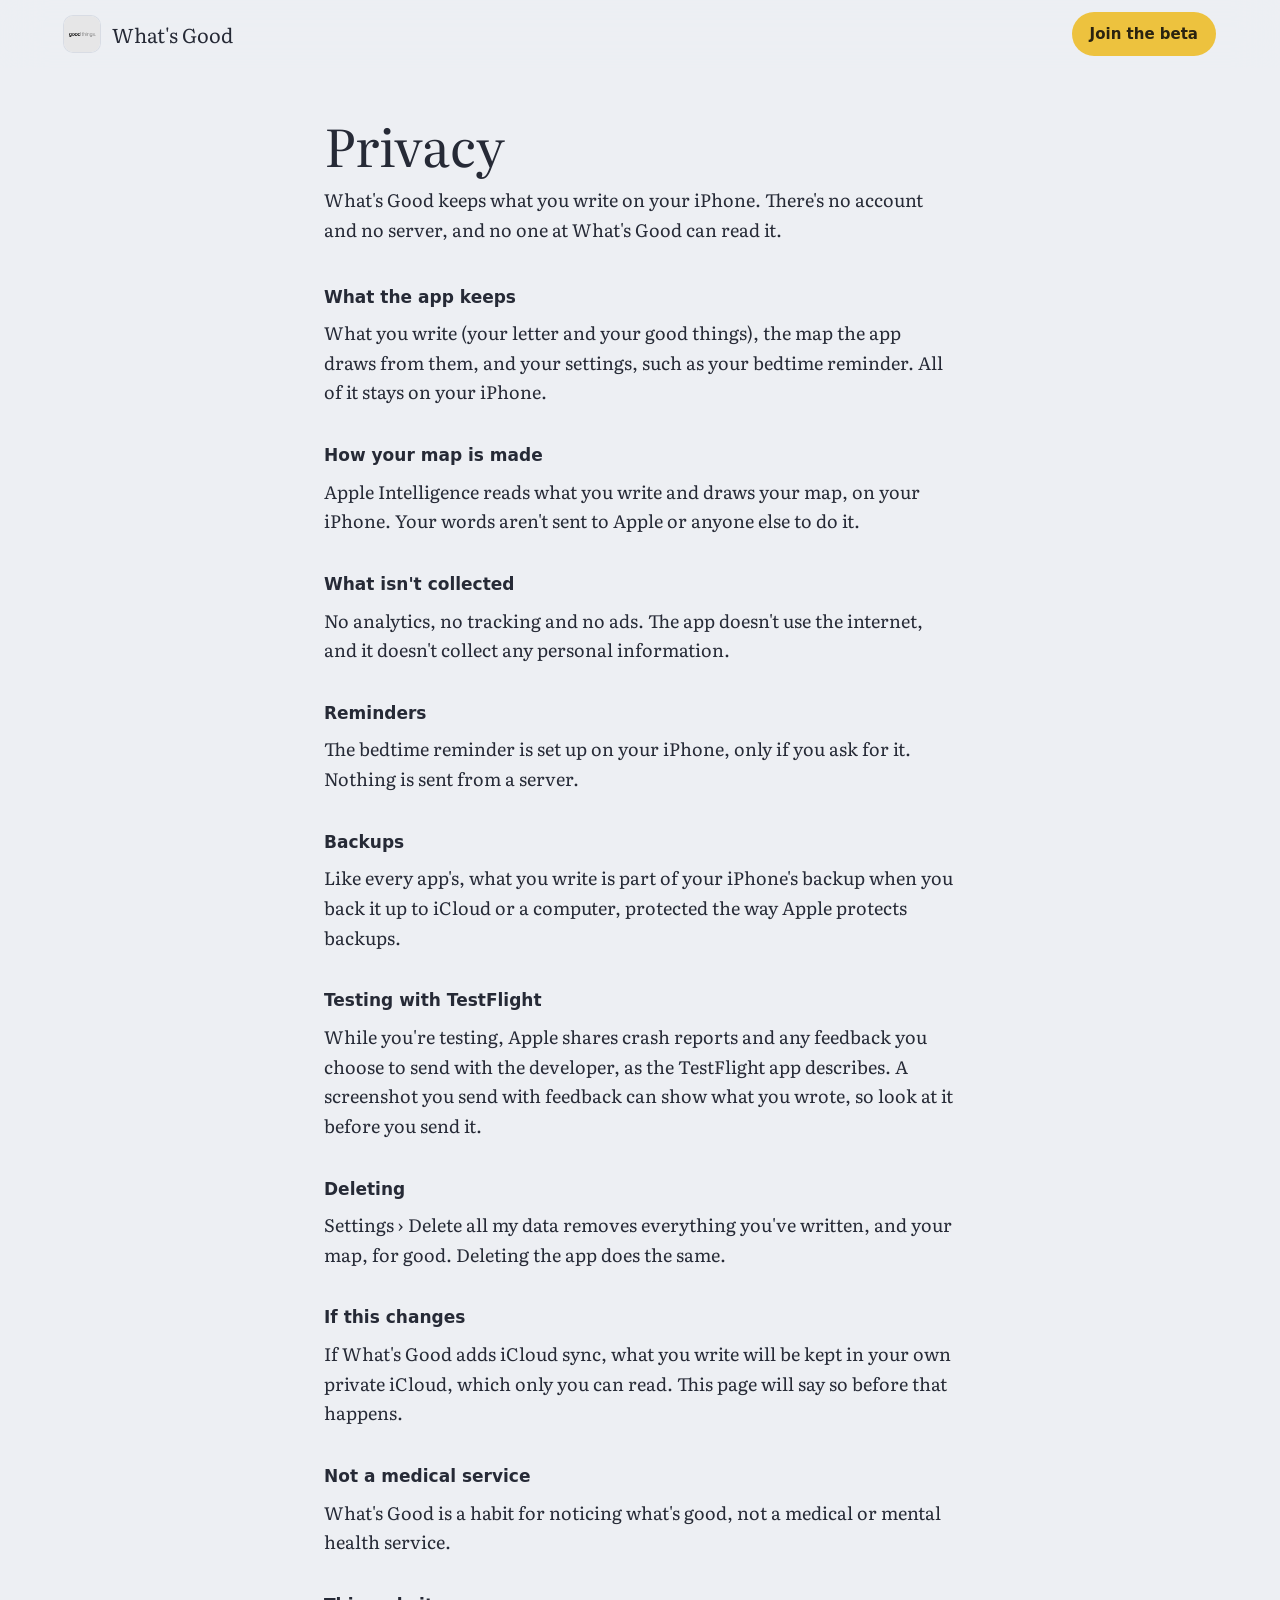
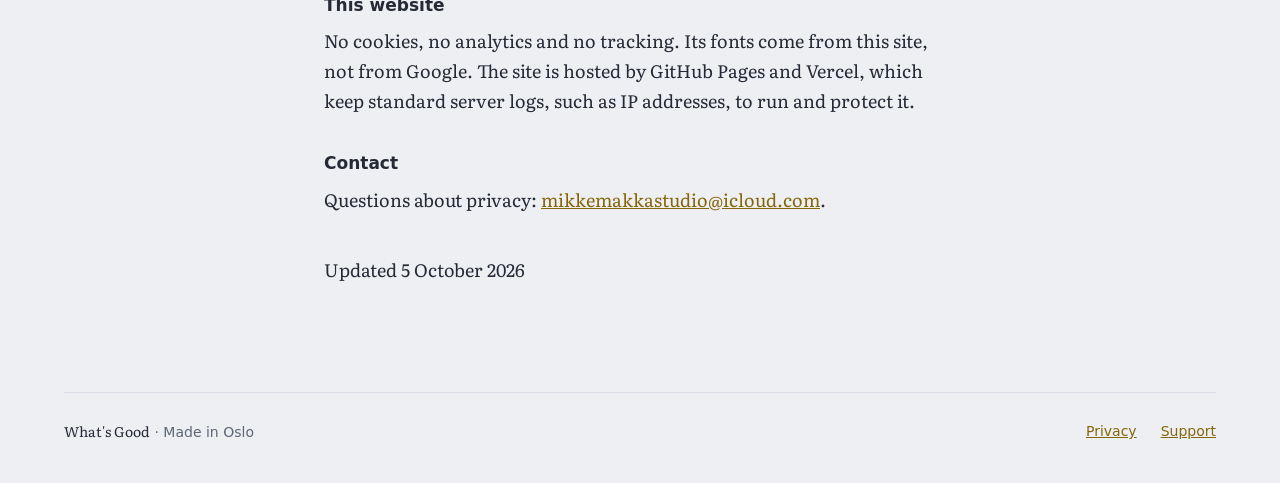
==== privacy.html @ bbea52b3 "Join the beta goes to the TestFlight public link Co-Authored-By: Claude Opus 5.5 <noreply@anthropic." ====
<!doctype html>
<html lang="en">
<head>
<meta charset="utf-8">
<meta name="viewport" content="width=device-width, initial-scale=1">
<title>Privacy · What's Good</title>
<meta name="description" content="What's Good keeps what you write on your iPhone. No account, no server, no analytics.">
<meta name="theme-color" content="#EDEFF3" media="(prefers-color-scheme: light)">
<meta name="theme-color" content="#171B26" media="(prefers-color-scheme: dark)">
<link rel="icon" href="assets/favicon.png" type="image/png">
<link rel="apple-touch-icon" href="assets/apple-touch-icon.png">
<link rel="stylesheet" href="style.css">
</head>
<body>
<header class="site-header">
  <div class="wrap">
    <a class="brand" href="./"><img src="assets/icon.png" alt=""><span>What's Good</span></a>
    <a class="btn btn-small" href="https://testflight.apple.com/join/zZkecsFE">Join the beta</a>
  </div>
</header>
<!-- The same wording as the app's Settings › Privacy (whatsgood: WhatsGood/Features/Settings/PrivacyView.swift).
     Change both together, and the date. The address privacy.html is in App Store Connect: never rename it. -->
<main class="page">
<h1>Privacy</h1>
<p class="lede">What's Good keeps what you write on your iPhone. There's no account and no server, and no one at What's Good can read it.</p>
<h2>What the app keeps</h2>
<p>What you write (your letter and your good things), the map the app draws from them, and your settings, such as your bedtime reminder. All of it stays on your iPhone.</p>
<h2>How your map is made</h2>
<p>Apple Intelligence reads what you write and draws your map, on your iPhone. Your words aren't sent to Apple or anyone else to do it.</p>
<h2>What isn't collected</h2>
<p>No analytics, no tracking and no ads. The app doesn't use the internet, and it doesn't collect any personal information.</p>
<h2>Reminders</h2>
<p>The bedtime reminder is set up on your iPhone, only if you ask for it. Nothing is sent from a server.</p>
<h2>Backups</h2>
<p>Like every app's, what you write is part of your iPhone's backup when you back it up to iCloud or a computer, protected the way Apple protects backups.</p>
<h2>Testing with TestFlight</h2>
<p>While you're testing, Apple shares crash reports and any feedback you choose to send with the developer, as the TestFlight app describes. A screenshot you send with feedback can show what you wrote, so look at it before you send it.</p>
<h2>Deleting</h2>
<p>Settings › Delete all my data removes everything you've written, and your map, for good. Deleting the app does the same.</p>
<h2>If this changes</h2>
<p>If What's Good adds iCloud sync, what you write will be kept in your own private iCloud, which only you can read. This page will say so before that happens.</p>
<h2>Not a medical service</h2>
<p>What's Good is a habit for noticing what's good, not a medical or mental health service.</p>
<h2>This website</h2>
<p>No cookies, no analytics and no tracking. Its fonts come from this site, not from Google. The site is hosted by GitHub Pages and Vercel, which keep standard server logs, such as IP addresses, to run and protect it.</p>
<h2>Contact</h2>
<p>Questions about privacy: <a href="mailto:mikkemakkastudio@icloud.com">mikkemakkastudio@icloud.com</a>.</p>
<p class="fine">Updated 5 October 2026</p>
</main>
<div class="wrap">
  <footer class="site-footer">
    <span><span class="serif" style="color: var(--ink)">What's Good</span> · Made in Oslo</span>
    <nav><a href="privacy.html">Privacy</a><a href="support.html">Support</a></nav>
  </footer>
</div>
</body>
</html>
---- style.css ----
/* What's Good — the website. Tokens mirror the app's (whatsgood: docs/design-tokens.md);
   change them there first, then here. Paths are relative: the site is served from
   mikkemakka.github.io/whatsgood-site/ as well as from Vercel. */

@font-face {
  font-family: "Literata";
  font-style: normal;
  font-display: swap;
  font-weight: 200 900;
  src: url("assets/fonts/literata-latin-opsz-normal.woff2") format("woff2-variations");
  unicode-range: U+0000-00FF, U+0131, U+0152-0153, U+02BB-02BC, U+02C6, U+02DA, U+02DC, U+0304, U+0308, U+0329,
    U+2000-206F, U+20AC, U+2122, U+2191, U+2193, U+2212, U+2215, U+FEFF, U+FFFD;
}
@font-face {
  font-family: "Literata";
  font-style: normal;
  font-display: swap;
  font-weight: 200 900;
  src: url("assets/fonts/literata-latin-ext-opsz-normal.woff2") format("woff2-variations");
  unicode-range: U+0100-02BA, U+02BD-02C5, U+02C7-02CC, U+02CE-02D7, U+02DD-02FF, U+0304, U+0308, U+0329,
    U+1D00-1DBF, U+1E00-1E9F, U+1EF2-1EFF, U+2020, U+20A0-20AB, U+20AD-20C0, U+2113, U+2C60-2C7F, U+A720-A7FF;
}

:root {
  --bg: #EDEFF3;
  --surface: #F8F9FB;
  --ink: #262A36;
  --muted: #5E6575;
  --line: #D8DCE4;
  --accent: #EDC23E;
  --accent-hover: #E2B52C;
  --on-accent: #2A2310;
  --link: #86660A;
  --soft-yellow: #F5EAC4;
  --ring: #CCD1DB;
  --today: #D93A3F;
  --rose: #F2CCD7;
  --peach: #F7D5C2;
  --butter: #F3E3A8;
  --sage: #C3DDD0;
  --sky: #C7DFF2;
  --lilac: #D6CCEA;
  --periwinkle: #CFD5F4;
  --bezel: #1B1E26;
  --island: #0B0C10;
  --glass: rgba(248, 249, 251, .86);
  --shadow: 0 30px 60px -20px rgba(38, 42, 54, .35);
  --serif: "Literata", Georgia, "Times New Roman", serif;
  --sans: -apple-system, BlinkMacSystemFont, "SF Pro Text", "Helvetica Neue", system-ui, sans-serif;
  color-scheme: light dark;
}

@media (prefers-color-scheme: dark) {
  :root {
    --bg: #171B26;
    --surface: #1F2432;
    --ink: #E7E6EE;
    --muted: #A3A8B8;
    --line: #2F3547;
    --accent: #F2CC5B;
    --accent-hover: #F5D676;
    --on-accent: #231D0A;
    --link: #F2CC5B;
    --soft-yellow: #3A3320;
    --ring: #343B4F;
    --today: #FF6961;
    --rose: #4C2D39;
    --peach: #4E3529;
    --butter: #4A4025;
    --sage: #2D4A3E;
    --sky: #26405A;
    --lilac: #3B3456;
    --periwinkle: #2E3456;
    --bezel: #0B0D12;
    --island: #000;
    --glass: rgba(31, 36, 50, .86);
    --shadow: 0 30px 60px -20px rgba(0, 0, 0, .6);
  }
}

* { box-sizing: border-box; }
html { -webkit-text-size-adjust: 100%; scroll-behavior: smooth; scroll-padding-top: 88px; }
@media (prefers-reduced-motion: reduce) { html { scroll-behavior: auto; } }
body { margin: 0; background: var(--bg); color: var(--ink); font: 17px/1.5 var(--sans); }
html, body { overflow-x: clip; }
img { max-width: 100%; display: block; }
a { color: var(--link); }
a:focus-visible, button:focus-visible { outline: 2px solid var(--link); outline-offset: 3px; }
h1, h2, h3, .serif { font-family: var(--serif); font-weight: 400; }
h1, h2 { text-wrap: balance; }
/* The highlight behind a word: as tall as the word, never over the line above. */
.mark { display: inline-block; line-height: .95; padding: .04em .1em .1em; border-radius: 4px; background: var(--soft-yellow); }
.wrap { max-width: 1200px; margin: 0 auto; padding-inline: 24px; }
.eyebrow { font-size: 13px; letter-spacing: .08em; text-transform: uppercase; color: var(--muted); }
.lede { margin: 0; font-size: 19px; line-height: 1.6; color: var(--muted); }
.btn {
  display: inline-flex; align-items: center; justify-content: center; min-height: 52px; padding: 0 28px;
  border-radius: 999px; background: var(--accent); color: var(--on-accent); font-size: 17px; font-weight: 600;
  text-decoration: none;
}
.btn:hover { background: var(--accent-hover); }
.btn-small { min-height: 44px; padding: 0 18px; font-size: 15px; }

/* Header and footer */
/* The header stays at the top; the page passes under it, blurred. Its hairline comes in once the page moves. */
.site-header {
  position: sticky; top: 0; z-index: 10;
  background: color-mix(in srgb, var(--bg) 80%, transparent);
  -webkit-backdrop-filter: saturate(1.6) blur(20px); backdrop-filter: saturate(1.6) blur(20px);
}
.site-header .wrap { display: flex; align-items: center; justify-content: space-between; gap: 16px; padding-block: 12px; }
@supports (animation-timeline: scroll()) {
  .site-header { animation: header-line linear both; animation-timeline: scroll(); animation-range: 0 24px; }
  @keyframes header-line { to { box-shadow: 0 1px 0 var(--line); } }
}
.brand { display: flex; align-items: center; gap: 12px; color: var(--ink); text-decoration: none; min-height: 44px; }
.brand img { width: 36px; height: 36px; border-radius: 9px; box-shadow: 0 0 0 1px var(--line); }
.brand span { font-family: var(--serif); font-size: 20px; }
.site-footer { display: flex; flex-wrap: wrap; gap: 16px 32px; justify-content: space-between; padding-block: 28px 40px; border-top: 1px solid var(--line); font-size: 14px; color: var(--muted); }
.site-footer nav { display: flex; gap: 24px; }

/* Hero */
.hero { display: flex; flex-direction: column; align-items: center; gap: 28px; padding-top: 56px; text-align: center; }
.chip { display: inline-flex; align-items: center; gap: 8px; padding: 7px 14px; border-radius: 999px; background: var(--surface); border: 1px solid var(--line); font-size: 14px; color: var(--muted); }
.chip::before { content: ""; width: 8px; height: 8px; border-radius: 50%; background: var(--accent); }
.hero h1 { margin: 0; font-size: clamp(44px, 7.4vw, 100px); line-height: 1.02; letter-spacing: -.015em; max-width: 11em; }
.hero p { margin: 0; font-size: clamp(18px, 1.8vw, 22px); line-height: 1.55; color: var(--muted); max-width: 31em; font-family: var(--serif); }
.fine { font-size: 14px; color: var(--muted); }

/* The phones in the hero, on the map's rings. The phones are shown whole; the rings and colours
   behind them fade into the page at the top and bottom, so the stage has no edges. */
.stage { position: relative; height: 800px; margin-top: 56px; overflow-x: clip; }
.stage .sky {
  position: absolute; inset: 0; overflow: clip;
  -webkit-mask-image: linear-gradient(to bottom, transparent, #000 160px, #000 calc(100% - 240px), transparent);
  mask-image: linear-gradient(to bottom, transparent, #000 160px, #000 calc(100% - 240px), transparent);
}
.stage .backdrop { position: absolute; left: 50%; top: 360px; width: 0; height: 0; }
.stage .side { position: absolute; left: 50%; top: 110px; width: 262px; height: 567px; }
.stage .side .phone { transform: scale(.82); transform-origin: top left; }
.stage .side.left { margin-left: -470px; transform: rotate(-7deg); }
.stage .side.right { margin-left: 208px; transform: rotate(7deg); }
.stage .front { position: absolute; left: 50%; top: 40px; margin-left: -160px; }
@media (max-width: 960px) {
  .stage { margin-top: 40px; }
  .stage .side.left { margin-left: -330px; }
  .stage .side.right { margin-left: 68px; }
}
@media (max-width: 600px) {
  .stage .side { display: none; }
}

/* Feature sections */
.features { display: flex; flex-direction: column; gap: 160px; padding-block: 64px 0; }
.feature { display: flex; flex-wrap: wrap; gap: 56px 80px; align-items: center; justify-content: center; }
.feature.flip { flex-direction: row-reverse; }
.feature .copy { flex: 1 1 380px; max-width: 480px; min-width: 0; display: flex; flex-direction: column; gap: 22px; }
.feature h2, .closing h2 { margin: 0; font-size: clamp(34px, 4.4vw, 52px); line-height: 1.1; letter-spacing: -.01em; }
.facts { margin: 0; padding: 0; list-style: none; border-top: 1px solid var(--line); }
.facts li { padding: 14px 0; border-bottom: 1px solid var(--line); font-size: 16px; }
@media (max-width: 600px) { .features { gap: 112px; padding-top: 32px; } }

.values { display: grid; grid-template-columns: repeat(auto-fit, minmax(260px, 1fr)); gap: 20px; }
.value { display: flex; flex-direction: column; gap: 14px; padding: 32px; border-radius: 24px; background: var(--surface); border: 1px solid var(--line); }
.value svg { stroke: var(--ink); }
.value h3 { margin: 0; font-size: 22px; }
.value p { margin: 0; font-size: 16px; line-height: 1.6; color: var(--muted); }

.closing { display: flex; flex-direction: column; align-items: center; gap: 24px; padding-bottom: 72px; text-align: center; }
.closing img { width: 112px; height: 112px; border-radius: 26px; box-shadow: 0 0 0 1px var(--line), 0 20px 40px -18px rgba(38, 42, 54, .4); }
.closing .lede { max-width: 30em; }
.closing .fine { max-width: 34em; line-height: 1.6; }

/* On a phone the page gets quieter: the three screens are one swipeable row under the hero, and
   everything after it is words, split by hairlines. */
@media (max-width: 600px) {
  .stage {
    height: auto; margin-top: 40px; display: flex; gap: 16px;
    overflow-x: auto; overscroll-behavior-x: contain; scroll-snap-type: x mandatory; scrollbar-width: none;
    padding: 8px calc((100% - 250px) / 2) 56px;
  }
  .stage::-webkit-scrollbar { display: none; }
  .stage .sky { display: none; }
  .stage .front, .stage .side.left, .stage .side.right {
    display: block; position: static; flex: none; width: auto; height: auto; margin: 0; transform: none; scroll-snap-align: center;
  }
  .stage .front { order: 1; }
  .stage .side.left { order: 2; }
  .stage .side.right { order: 3; }
  .stage .phone, .stage .side .phone { zoom: .78; transform: none; }

  .features { gap: 0; padding-top: 8px; }
  .feature { display: block; padding-block: 40px; }
  .feature + .feature { border-top: 1px solid var(--line); }
  .feature .copy { max-width: none; gap: 14px; }
  .feature h2 { font-size: 32px; }
  .feature .lede { font-size: 17px; }
  .feature .phone, .feature .facts { display: none; }

  .values { display: block; border-top: 1px solid var(--line); margin-bottom: 72px; }
  .value { display: grid; grid-template-columns: 24px 1fr; gap: 6px 16px; padding: 24px 0; border: 0; border-bottom: 1px solid var(--line); border-radius: 0; background: none; }
  .value svg { grid-row: span 2; width: 24px; height: 24px; margin-top: 2px; }
  .value h3 { font-size: 20px; }

  .closing { gap: 20px; padding-bottom: 56px; }
  .closing img { width: 80px; height: 80px; border-radius: 19px; }
}

/* An iPhone, drawn: the app's screens in its own type and colours */
.phone { position: relative; width: 320px; height: 692px; border-radius: 54px; padding: 10px; background: var(--bezel); box-shadow: var(--shadow); flex: none; text-align: left; }
.screen { position: relative; width: 100%; height: 100%; border-radius: 44px; background: var(--bg); overflow: hidden; }
.island { position: absolute; top: 11px; left: 50%; width: 88px; height: 26px; margin-left: -44px; border-radius: 14px; background: var(--island); }
.bar { position: absolute; top: 52px; left: 18px; right: 18px; display: flex; align-items: center; justify-content: space-between; }
.bar .serif { font-size: 15px; }
.gear { width: 32px; height: 32px; border-radius: 16px; background: var(--surface); border: 1px solid var(--line); display: flex; align-items: center; justify-content: center; }
.gear svg { stroke: var(--ink); }
.body { position: absolute; top: 100px; left: 18px; right: 18px; display: flex; flex-direction: column; gap: 9px; }
.date { font-size: 11px; color: var(--muted); }
.question { font-family: var(--serif); font-size: 21px; line-height: 1.25; margin-bottom: 8px; }
.card { background: var(--surface); border: 1px solid var(--line); border-radius: 15px; padding: 12px 14px; font-family: var(--serif); font-size: 14px; line-height: 1.4; }
.card.placeholder { color: var(--muted); }
.caret { display: inline-block; width: 2px; height: 16px; background: var(--ink); vertical-align: -3px; margin-left: 1px; }
.day { padding: 0; }
.day header { display: flex; align-items: baseline; gap: 7px; padding: 11px 14px; font-family: var(--sans); }
.day header b { font-size: 21px; font-weight: 400; }
.day header span { font-size: 10px; letter-spacing: .08em; color: var(--muted); font-weight: 600; }
.day header span.today { color: var(--today); }
.day div { padding: 10px 14px; border-top: 1px solid var(--line); }
.day div.quiet { color: var(--muted); }
.title { font-family: var(--serif); font-size: 27px; }
.month { font-family: var(--serif); font-size: 17px; }
.nudge { display: flex; flex-direction: column; gap: 10px; padding-top: 14px; margin-top: 6px; border-top: 1px solid var(--line); }
.nudge .serif { font-size: 17px; line-height: 1.3; }
.nudge small { font-size: 11px; line-height: 1.45; color: var(--muted); }
.nudge span { display: flex; gap: 8px; }
.nudge i { font-style: normal; padding: 8px 14px; border-radius: 999px; background: var(--soft-yellow); color: var(--link); font-size: 12px; font-weight: 600; }
.nudge em { font-style: normal; padding: 8px 10px; font-size: 12px; color: var(--link); }
.tabs { position: absolute; left: 14px; right: 14px; bottom: 14px; display: flex; justify-content: space-between; align-items: center; }
.pill { display: flex; gap: 2px; padding: 4px; border-radius: 28px; background: var(--glass); border: 1px solid var(--line); }
.tab { display: flex; flex-direction: column; align-items: center; gap: 2px; padding: 5px 16px; border-radius: 22px; font-size: 10px; }
.tab.on { background: var(--soft-yellow); color: var(--link); }
.tab svg, .round svg { stroke: currentColor; }
.round { width: 50px; height: 50px; border-radius: 25px; background: var(--glass); border: 1px solid var(--line); display: flex; align-items: center; justify-content: center; }
.round.on { background: var(--soft-yellow); color: var(--link); }

/* The map, drawn: discs on dashed rings around You */
.map { position: absolute; width: 0; height: 0; }
.disc { position: absolute; border-radius: 50%; }
.disc.ring { border: 1px dashed var(--ring); }
.disc.you { background: var(--accent); }
.dot { position: absolute; width: 7px; height: 7px; margin: -3.5px 0 0 -3.5px; border-radius: 50%; background: var(--ink); }
.nm { position: absolute; font-family: var(--serif); white-space: nowrap; transform: translateX(-50%); }
.nm.faint { opacity: .55; transform: none; }
.moment { position: absolute; font-family: var(--serif); font-size: 13px; line-height: 1.45; width: 220px; }

/* Text pages: privacy, support */
.page { max-width: 680px; margin: 0 auto; padding: 48px 24px 96px; }
.page h1 { margin: 0 0 12px; font-size: clamp(36px, 6vw, 52px); line-height: 1.1; }
.page .lede { margin-bottom: 40px; }
.page h2 { margin: 36px 0 8px; font-family: var(--sans); font-size: 17px; font-weight: 600; }
.page p { margin: 0 0 12px; font-size: 18px; line-height: 1.65; color: var(--ink); font-family: var(--serif); }
.page .fine { margin-top: 40px; }
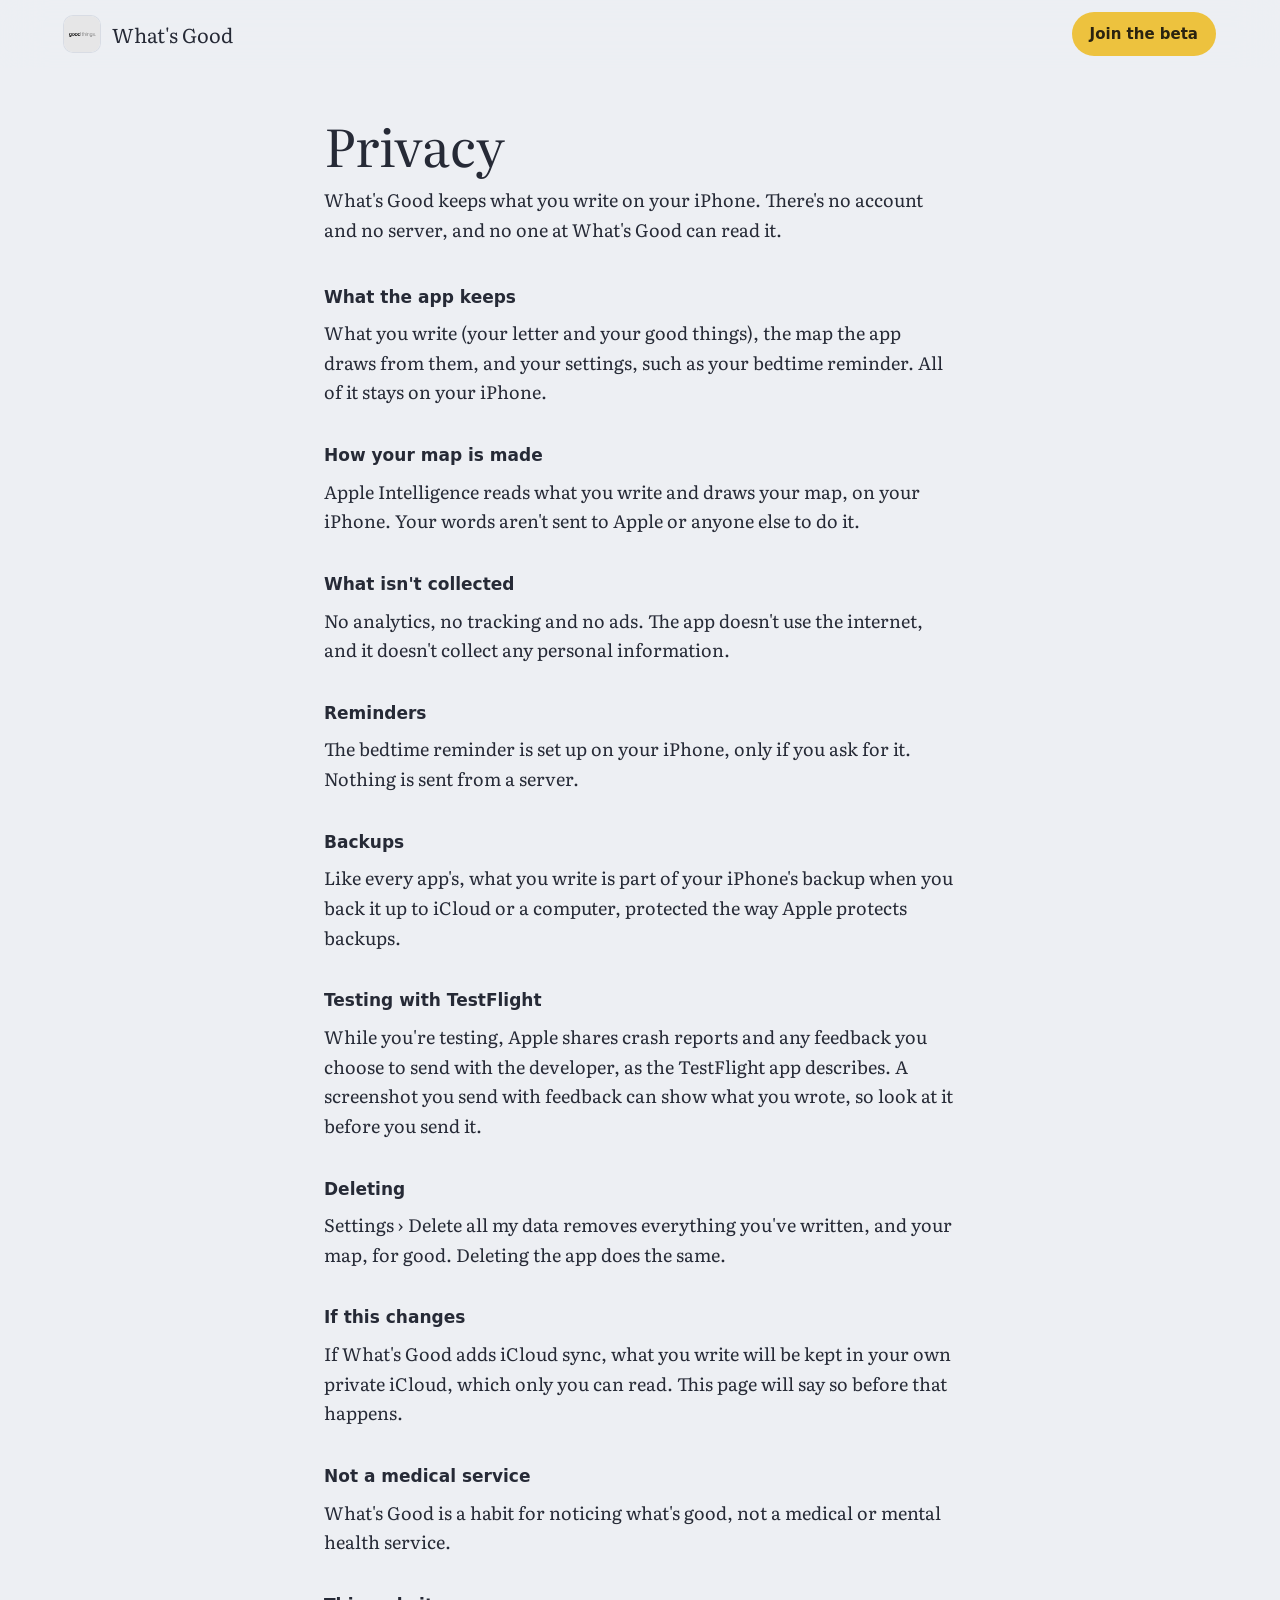
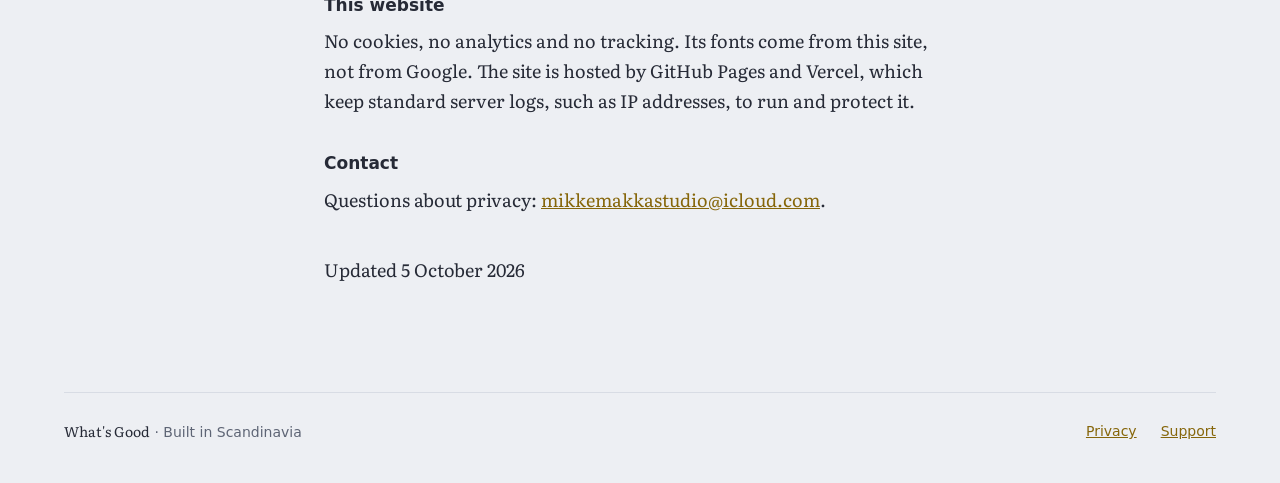
==== commit 9e3a96e3: "Footer: Built in Scandinavia Co-Authored-By: Claude Opus 5.5 <noreply@anthropic.com>" ====
--- a/privacy.html
+++ b/privacy.html
@@ -15,7 +15,7 @@
 <header class="site-header">
   <div class="wrap">
     <a class="brand" href="./"><img src="assets/icon.png" alt=""><span>What's Good</span></a>
-    <a class="btn btn-small" href="https://testflight.apple.com/join/zZkecsFE">Join the beta</a>
+    <a class="btn btn-small" href="https://testflight.apple.com/join/XXXXXXXX">Join the beta</a>
   </div>
 </header>
 <!-- The same wording as the app's Settings › Privacy (whatsgood: WhatsGood/Features/Settings/PrivacyView.swift).
@@ -49,7 +49,7 @@
 </main>
 <div class="wrap">
   <footer class="site-footer">
-    <span><span class="serif" style="color: var(--ink)">What's Good</span> · Made in Oslo</span>
+    <span><span class="serif" style="color: var(--ink)">What's Good</span> · Built in Scandinavia</span>
     <nav><a href="privacy.html">Privacy</a><a href="support.html">Support</a></nav>
   </footer>
 </div>
--- a/style.css
+++ b/style.css
@@ -34,6 +34,7 @@
   --soft-yellow: #F5EAC4;
   --ring: #CCD1DB;
   --today: #D93A3F;
+  --live: #34C759;
   --rose: #F2CCD7;
   --peach: #F7D5C2;
   --butter: #F3E3A8;
@@ -64,6 +65,7 @@
     --soft-yellow: #3A3320;
     --ring: #343B4F;
     --today: #FF6961;
+    --live: #30D158;
     --rose: #4C2D39;
     --peach: #4E3529;
     --butter: #4A4025;
@@ -121,8 +123,16 @@
 
 /* Hero */
 .hero { display: flex; flex-direction: column; align-items: center; gap: 28px; padding-top: 56px; text-align: center; }
-.chip { display: inline-flex; align-items: center; gap: 8px; padding: 7px 14px; border-radius: 999px; background: var(--surface); border: 1px solid var(--line); font-size: 14px; color: var(--muted); }
-.chip::before { content: ""; width: 8px; height: 8px; border-radius: 50%; background: var(--accent); }
+.cta { display: flex; flex-direction: column; align-items: center; gap: 14px; }
+/* "Now in beta": a live green dot that breathes. */
+.chip { display: inline-flex; align-items: center; gap: 10px; min-height: 44px; padding: 0 18px; border-radius: 999px; background: var(--surface); border: 1px solid var(--line); font-size: 15px; color: var(--ink); text-decoration: none; }
+.chip:hover { border-color: var(--muted); }
+.chip::before { content: ""; width: 8px; height: 8px; border-radius: 50%; background: var(--live); animation: live 2s ease-out infinite; }
+@keyframes live {
+  0% { box-shadow: 0 0 0 0 color-mix(in srgb, var(--live) 55%, transparent); }
+  80%, 100% { box-shadow: 0 0 0 8px color-mix(in srgb, var(--live) 0%, transparent); }
+}
+@media (prefers-reduced-motion: reduce) { .chip::before { animation: none; } }
 .hero h1 { margin: 0; font-size: clamp(44px, 7.4vw, 100px); line-height: 1.02; letter-spacing: -.015em; max-width: 11em; }
 .hero p { margin: 0; font-size: clamp(18px, 1.8vw, 22px); line-height: 1.55; color: var(--muted); max-width: 31em; font-family: var(--serif); }
 .fine { font-size: 14px; color: var(--muted); }
@@ -171,37 +181,52 @@
 .closing .lede { max-width: 30em; }
 .closing .fine { max-width: 34em; line-height: 1.6; }
 
-/* On a phone the page gets quieter: the three screens are one swipeable row under the hero, and
-   everything after it is words, split by hairlines. */
+/* On a phone (with JavaScript) the hero's phones give way to the story: one phone pins under the header
+   and scrolling walks through the app, Tonight to the map, with a caption above it. The features are told
+   by the story, so they go; the values and the closing stay, in words split by hairlines. */
+.story { display: none; }
+.sr-only { position: absolute; width: 1px; height: 1px; margin: -1px; overflow: hidden; clip-path: inset(50%); white-space: nowrap; }
+
 @media (max-width: 600px) {
-  .stage {
-    height: auto; margin-top: 40px; display: flex; gap: 16px;
-    overflow-x: auto; overscroll-behavior-x: contain; scroll-snap-type: x mandatory; scrollbar-width: none;
-    padding: 8px calc((100% - 250px) / 2) 56px;
+  .js .stage, .js .features .feature { display: none; }
+  .js .features { gap: 0; padding-top: 0; }
+
+  .js .story { display: block; position: relative; height: calc(100svh + 5.5 * 80svh); margin-top: 8px; }
+  .story-pin {
+    position: sticky; top: var(--header-h, 68px); height: calc(100svh - var(--header-h, 68px));
+    display: flex; flex-direction: column; align-items: center; gap: 18px; padding: 8px 24px 16px; overflow: hidden;
   }
-  .stage::-webkit-scrollbar { display: none; }
-  .stage .sky { display: none; }
-  .stage .front, .stage .side.left, .stage .side.right {
-    display: block; position: static; flex: none; width: auto; height: auto; margin: 0; transform: none; scroll-snap-align: center;
+  .story-caption { width: 100%; max-width: 340px; height: 142px; flex: none; display: flex; flex-direction: column; justify-content: flex-end; align-items: center; gap: 6px; text-align: center; }
+  .story-caption h2 { margin: 0; font-size: 26px; line-height: 1.15; letter-spacing: -.01em; text-wrap: balance; }
+  .story-caption p { margin: 0; font-size: 15px; line-height: 1.5; color: var(--muted); text-wrap: balance; }
+  .story-phone { position: relative; flex: none; }
+  .story-phone .phone { position: absolute; top: 0; left: 0; transform-origin: 0 0; }
+
+  .story .view { position: absolute; inset: 0; opacity: 0; transition: opacity .35s ease; }
+  .story .view.on { opacity: 1; }
+  .story .cl { transition: opacity .4s ease, transform .4s ease; }
+  .story .cl.off { opacity: 0; transform: scale(.6); }
+  .story .zoomed { position: absolute; inset: 0; transform-origin: 0 0; }
+  .story [data-view="map"], .story [data-view="outdoors"] { -webkit-mask-image: linear-gradient(to bottom, transparent 62px, #000 90px); mask-image: linear-gradient(to bottom, transparent 62px, #000 90px); }
+  /* The Journal's page scrolls under the top bar, fading out at its edge. */
+  .story .scroller { position: absolute; top: 84px; left: 0; right: 0; bottom: 0; overflow: hidden; -webkit-mask-image: linear-gradient(to bottom, transparent, #000 18px); mask-image: linear-gradient(to bottom, transparent, #000 18px); }
+  .story .scroller .body { top: 12px; }
+  .story .days { display: flex; flex-direction: column; gap: 12px; }
+  .story [data-moment] { transition: opacity .35s ease; }
+  .story .field .placeholder { color: var(--muted); }
+  .story .cards { display: flex; flex-direction: column; gap: 9px; }
+  .story .cards .card { animation: card-in .35s ease both; }
+  .story .tab.on, .story .round.on { background: var(--soft-yellow); color: var(--link); }
+  @keyframes card-in { from { opacity: 0; transform: translateY(-8px); } }
+  @media (prefers-reduced-motion: reduce) {
+    .story .view, .story .cl, .story [data-moment] { transition: none; }
+    .story .cards .card { animation: none; }
   }
-  .stage .front { order: 1; }
-  .stage .side.left { order: 2; }
-  .stage .side.right { order: 3; }
-  .stage .phone, .stage .side .phone { zoom: .78; transform: none; }
-
-  .features { gap: 0; padding-top: 8px; }
-  .feature { display: block; padding-block: 40px; }
-  .feature + .feature { border-top: 1px solid var(--line); }
-  .feature .copy { max-width: none; gap: 14px; }
-  .feature h2 { font-size: 32px; }
-  .feature .lede { font-size: 17px; }
-  .feature .phone, .feature .facts { display: none; }
-
-  .values { display: block; border-top: 1px solid var(--line); margin-bottom: 72px; }
-  .value { display: grid; grid-template-columns: 24px 1fr; gap: 6px 16px; padding: 24px 0; border: 0; border-bottom: 1px solid var(--line); border-radius: 0; background: none; }
+
+  .values { display: flex; flex-direction: column; gap: 32px; padding: 0 8px 0 20px; margin-block: 40px 88px; }
+  .value { display: grid; grid-template-columns: 24px 1fr; gap: 6px 18px; padding: 0; border: 0; border-radius: 0; background: none; }
   .value svg { grid-row: span 2; width: 24px; height: 24px; margin-top: 2px; }
   .value h3 { font-size: 20px; }
-
   .closing { gap: 20px; padding-bottom: 56px; }
   .closing img { width: 80px; height: 80px; border-radius: 19px; }
 }
@@ -212,8 +237,6 @@
 .island { position: absolute; top: 11px; left: 50%; width: 88px; height: 26px; margin-left: -44px; border-radius: 14px; background: var(--island); }
 .bar { position: absolute; top: 52px; left: 18px; right: 18px; display: flex; align-items: center; justify-content: space-between; }
 .bar .serif { font-size: 15px; }
-.gear { width: 32px; height: 32px; border-radius: 16px; background: var(--surface); border: 1px solid var(--line); display: flex; align-items: center; justify-content: center; }
-.gear svg { stroke: var(--ink); }
 .body { position: absolute; top: 100px; left: 18px; right: 18px; display: flex; flex-direction: column; gap: 9px; }
 .date { font-size: 11px; color: var(--muted); }
 .question { font-family: var(--serif); font-size: 21px; line-height: 1.25; margin-bottom: 8px; }
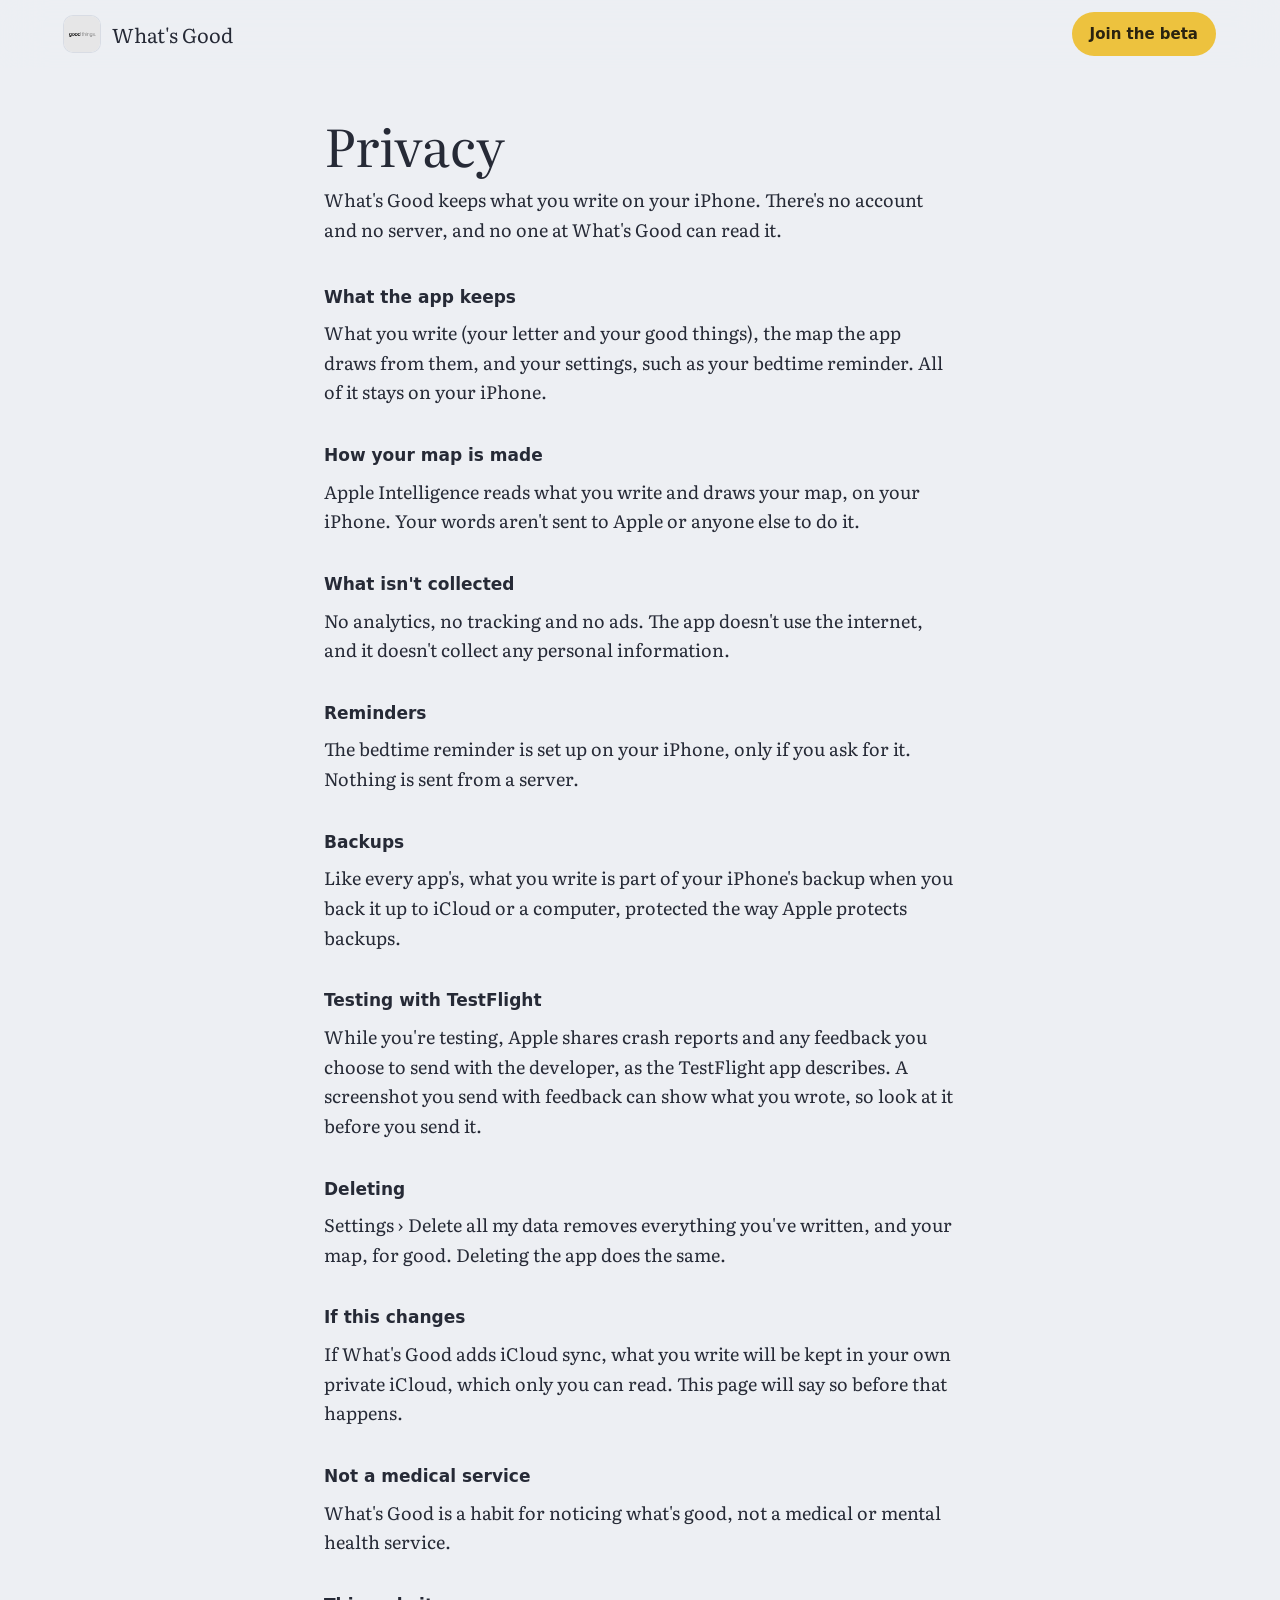
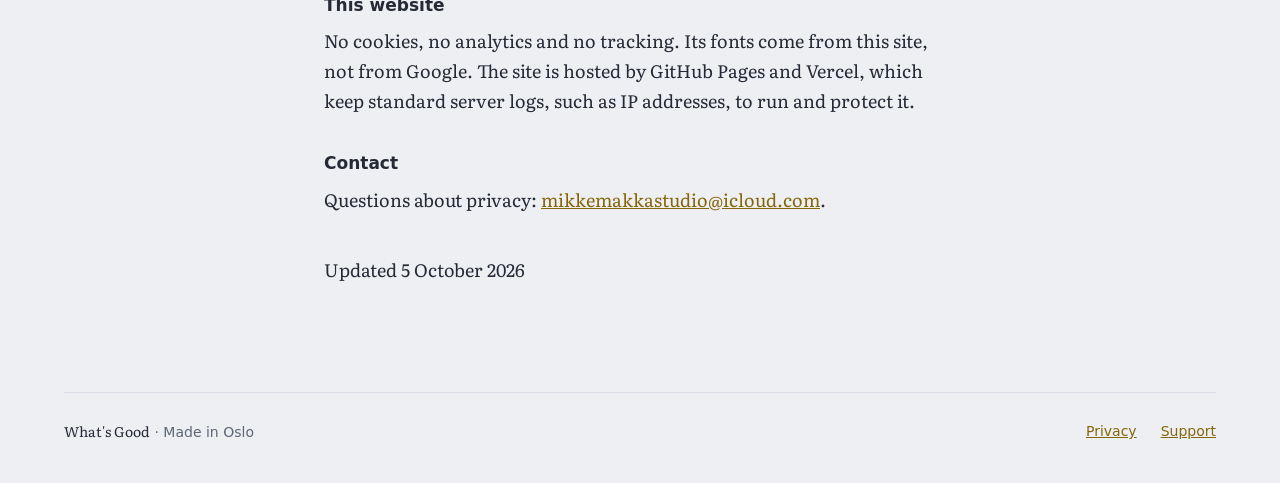
==== commit 62f0121c: "Join the beta goes to the TestFlight public link (#3) Co-authored-by: Claude Opus 5.5 <noreply@anthr" ====
--- a/privacy.html
+++ b/privacy.html
@@ -15,7 +15,7 @@
 <header class="site-header">
   <div class="wrap">
     <a class="brand" href="./"><img src="assets/icon.png" alt=""><span>What's Good</span></a>
-    <a class="btn btn-small" href="https://testflight.apple.com/join/XXXXXXXX">Join the beta</a>
+    <a class="btn btn-small" href="https://testflight.apple.com/join/zZkecsFE">Join the beta</a>
   </div>
 </header>
 <!-- The same wording as the app's Settings › Privacy (whatsgood: WhatsGood/Features/Settings/PrivacyView.swift).
@@ -49,7 +49,7 @@
 </main>
 <div class="wrap">
   <footer class="site-footer">
-    <span><span class="serif" style="color: var(--ink)">What's Good</span> · Built in Scandinavia</span>
+    <span><span class="serif" style="color: var(--ink)">What's Good</span> · Made in Oslo</span>
     <nav><a href="privacy.html">Privacy</a><a href="support.html">Support</a></nav>
   </footer>
 </div>
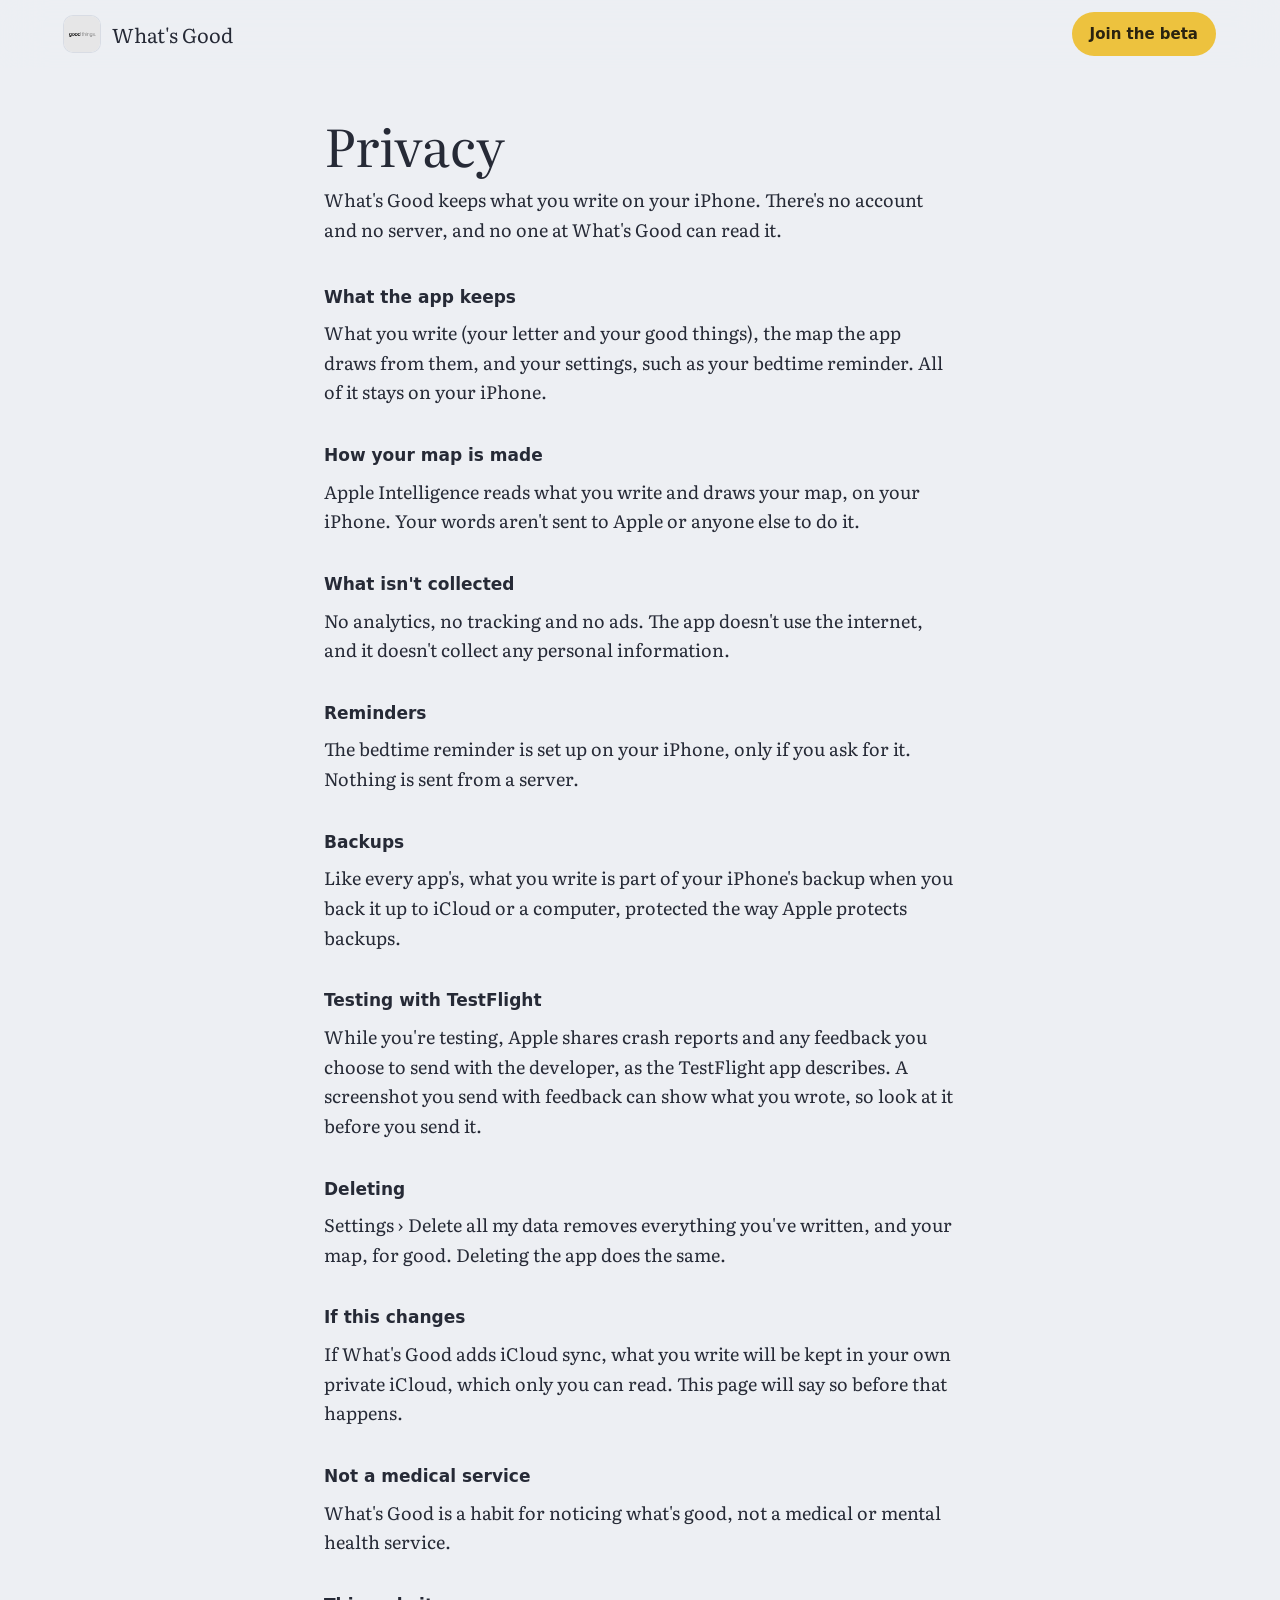
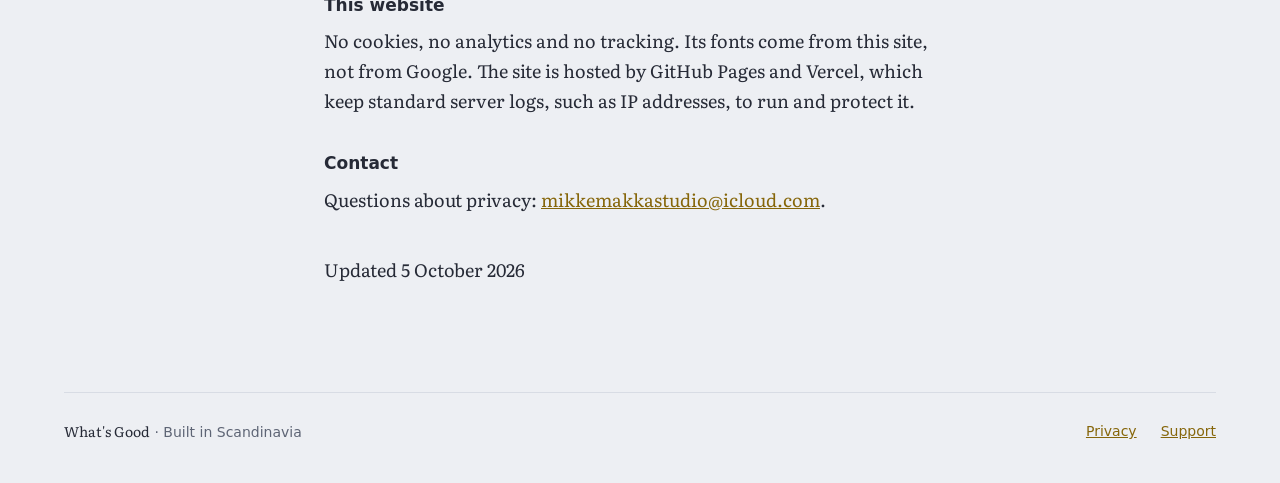
==== commit 238233e6: "Merge main (the TestFlight link) into mobile-story" ====
--- a/privacy.html
+++ b/privacy.html
@@ -49,7 +49,7 @@
 </main>
 <div class="wrap">
   <footer class="site-footer">
-    <span><span class="serif" style="color: var(--ink)">What's Good</span> · Made in Oslo</span>
+    <span><span class="serif" style="color: var(--ink)">What's Good</span> · Built in Scandinavia</span>
     <nav><a href="privacy.html">Privacy</a><a href="support.html">Support</a></nav>
   </footer>
 </div>
